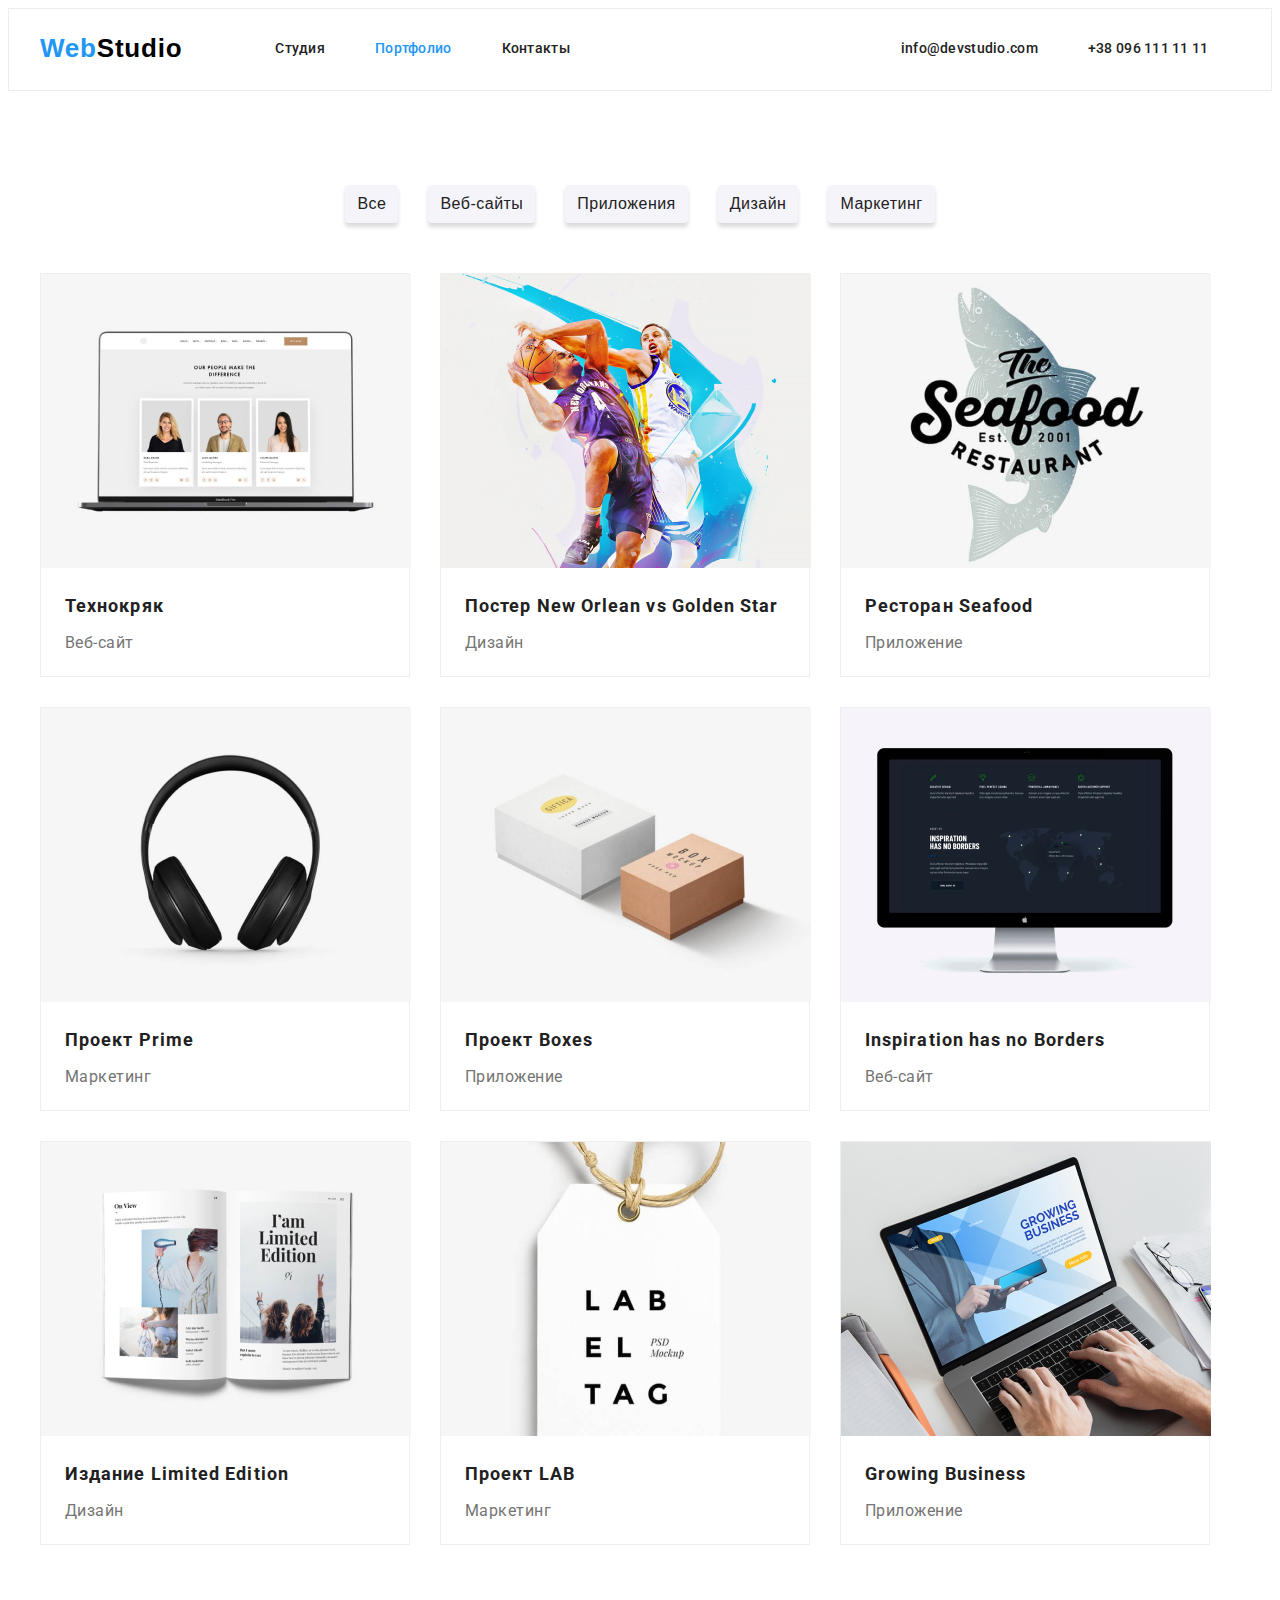
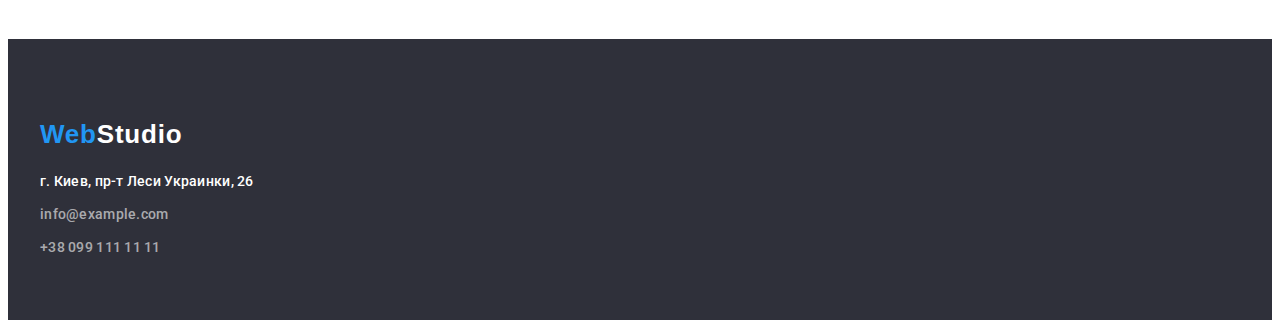
==== portfolio.html @ d7dbdaaa "hw03" ====
<!DOCTYPE html>
<html lang="ru">
    <head>
        <meta charset="UTF-8" />
        <meta http-equiv="X-UA-Compatible" content="IE=edge" />
        <meta name="viewport" content="width=device-width, initial-scale=1.0" />
        <title>WebStudio</title>
        <link rel="preconnect" href="https://fonts.gstatic.com" />
        <link href="https://fonts.googleapis.com/css2?family=Raleway:wght@700&family=Roboto:wght@400;500;700;900&display=swap" rel="stylesheet" />
        <link
            rel="stylesheet"
            href="https://cdnjs.cloudflare.com/ajax/libs/modern-normalize/1.0.0/modern-normalize.css"
            integrity="sha512-Zx6MlUMKSVJoQ+83OwhdILe8cSEsCzfqThJd7J/VA2UrK6Ctj85p+xzqfyuNXE5B1k25uUdmJ2OzItbBy9GHAQ=="
            crossorigin="anonymous"
        />
        <link rel="stylesheet" href="css/styles.css" />
    </head>
    <body>
        <header class="page-header">
            <div class="container">
                <!--Шапка сайта-->
                <span class="label logo"><a class="link " href="http://127.0.0.1:5500/index.html">
                        <span class="label-second">Web</span><span class="label-third">Studio</span>
                    </a></span>
                <nav>
                    <ul class="list menu">
                        <li class="menu-item"><a class="link" href="./index.html">Студия</a></li>
                        <li class="link-current  menu-item"><a class="link" href="./portfolio.html">Портфолио</a></li>
                        <li class="menu-item"><a class="link" href="">Контакты</a></li>
                    </ul>
                </nav>
                <a class="link list header-item" href="mailto:info@devstudio.com">info@devstudio.com</a>
                <a class="link list" href="telto:+380961111111">+38 096 111 11 11</a>
            </div>
        </header>
        <main>
            <section>
                <div class="container">
                <h1 class="visually-hidden">Фильтр</h1>
                <ul class="list card-set btn-list">
                    <li class="item">
                        <button class="btn" type="button"><span class="pointer">Все</span></button>
                    </li>
                    <li class="item">
                        <button class="btn" type="button"><span class="pointer">Веб-сайты</span></button>
                    </li>
                    <li class="item">
                        <button class="btn" type="button"><span class="pointer">Приложения</span></button>
                    </li>
                    <li class="item">
                        <button class="btn" type="button"><span class="pointer">Дизайн</span></button>
                    </li>
                    <li class="item">
                        <button class="btn" type="button"><span class="pointer">Маркетинг</span></button>
                    </li>
                </ul></div></section>
<section class="products-list">
    <div class="container">
                <h2 class="visually-hidden">Все продукты</h2>
                <ul class="list card-set">
                    <li class="product-list-item  item products">
                        <img src="./images/technokryak.jpg" alt="профили на ноутбуке" width="370" height="294" />
                        <h3 class="product-item">Технокряк</h3>
                        <p class="product-section">Веб-сайт</p>
                    </li>
                    <li class="product-list-item item products">
                        <img src="./images/novsgs.jpg" alt="два баскетболиста" width="370" height="294" />
                        <h3 class="product-item">Постер New Orlean vs Golden Star</h3>
                        <p class="product-section">Дизайн</p>
                    </li>
                    <li class="product-list-item item products">
                        <img src="./images/restseafood.jpg" alt="эмблема ресторана" width="370" height="294" />
                        <h3 class="product-item">Ресторан Seafood</h3>
                        <p class="product-section">Приложение</p>
                    </li>
                    <li class="product-list-item item products">
                        <img src="./images/prime.jpg" alt="наушники" width="370" height="294" />
                        <h3 class="product-item">Проект Prime</h3>
                        <p class="product-section">Маркетинг</p>
                    </li>
                    <li class="product-list-item item products">
                        <img src="./images/boxes.jpg" alt="две коробки" width="370" height="294" />
                        <h3 class="product-item">Проект Boxes</h3>
                        <p class="product-section">Приложение</p>
                    </li>
                    <li class="product-list-item item products">
                        <img src="./images/borders.jpg" alt="экран компьютера" width="370" height="294" />
                        <h3 class="product-item">Inspiration has no Borders</h3>
                        <p class="product-section">Веб-сайт</p>
                    </li>
                    <li class="product-list-item item products">
                        <img src="./images/le.jpg" alt="открытая книга" width="370" height="294" />
                        <h3 class="product-item">Издание Limited Edition</h3>
                        <p class="product-section">Дизайн</p>
                    </li>
                    <li class="product-list-item item products">
                        <img src="./images/lab.jpg" alt="лэйба" width="370" height="294" />
                        <h3 class="product-item">Проект LAB</h3>
                        <p class="product-section">Маркетинг</p>
                    </li>
                    <li class="product-list-item item products">
                        <img src="./images/growbuss.jpg" alt="печатает на компьютере" width="370" height="294" />
                        <h3 class="product-item">Growing Business</h3>
                        <p class="product-section">Приложение</p>
                    </li>
                </ul></div>
            </section>
        </main>
        <footer class="dark-bg footer-item">
            <section>
                <div class="container">
                    <span class="footer-label label "><a class="link" href="http://127.0.0.1:5500/index.html">
                            <span class="label-second">Web</span><span class="label-third">Studio</span>
                        </a></span>
                    <address class="address footer-label">
                        <ul class="list ">
                            <li class="link-address footer-list">
                                <a class="link" href="https://goo.gl/maps/UyN2CQQzmD2xEYYt6">г. Киев, пр-т Леси Украинки, 26</a>
                            </li>
                            <li class="fotter-address footer-list"><a class="link"
                                    href="mailto:info@example.com">info@example.com</a></li>
                            <li class="fotter-address footer-list"><a class="link" href="telto:+380991111111">+38 099 111 11
                                    11</a></li>
                        </ul>
                    </address>
                </div>
            </section>
        </footer>
    </body>
</html>
---- css/styles.css ----
@font-face {
    font-family: "Raleway";
    font-style: normal;
    font-weight: bold;
    src: url("../fonts/raleway-v19-latin-700.eot");
    src: local(""), url("../fonts/raleway-v19-latin-700.woff2") format("woff2"), url("../fonts/raleway-v19-latin-700.woff") format("woff");
    font-display: swap;
}

:root {
    --main-text-cl: #212121;
    --tittle-cl: #2196f3;
    --alt-text-cl: #757575;
    --alt-tittle-cl: #ffffff;
    --text-footer: rgba(255, 255, 255, 0.6);
    --label-text: #000000;

    --footer-bg: #2f303a;
    --second-bg: #f5f4fa;
    --button-bg: #2196f3;
    --box-border-bg: #eeeeee;
    --header-boerder-bg: #ececec;
    --card-bg: #ffffff;

    --main-font: "Roboto", sans-serif;
    --tittle-font: "Raleway", sans-serif;
}
body {
    font-family: var(--main-font);
    font-size: 14px;
    line-height: 1.71;
    letter-spacing: 0.02em;
    color: var(--main-text-cl);
}
html {
    box-sizing: border-box;
}
*,
*::before,
*::after {
    box-sizing: inherit;
}
h1,
h2,
h3,
p {
    margin-top: 0;
}
img {
    display: block;
}
.container {
    width: 1230px;
    padding-left: 15px;
    padding-right: 15px;
    margin-left: auto;
    margin-right: auto;
}
.page-header .container {
    display: flex;
    align-items: center;
}
.page-header {
    padding-top: 24px;
    padding-bottom: 25px;
    border: 1px solid var(--header-boerder-bg);
}

.page-header .header-item {
    margin-left: 331px;
    margin-right: 50px;
}
.menu-item:not(:last-child) {
    margin-right: 50px;
}
.logo {
    display: inline-block;
    margin-right: 93px;
}
.menu {
    display: inline-flex;
}
.visually-hidden {
    position: absolute !important;
    clip: rect(1px 1px 1px 1px);
    clip: rect(1px 1px 1px 1px);
    padding: 0 !important;
    border: 0 !important;
    width: 1px !important;
    height: 1px !important;
    overflow: hidden;
}
.link {
    color: inherit;
    text-decoration: none;
    font-weight: 500;
    font-size: 14px;
    line-height: 1.14;
    letter-spacing: 0.02em;
}
.link .link-current {
    color: var(--tittle-cl);
}
.fotter-address {
    color: var(--text-footer);
}
.link-current {
    color: var(--tittle-cl);
}
.link:hover,
.link:focus {
    color: var(--tittle-cl);
}
.list {
    list-style: none;
    margin: 0;
    padding-left: 0;
}

.address {
    font-style: inherit;
}
.link-address {
    color: var(--alt-tittle-cl);
}
.btn {
    padding: 6px 12px;
    box-shadow: 0px 4px 4px rgba(0, 0, 0, 0.15);
    border-radius: 4px;
    font-weight: 500;
    font-size: 16px;
    line-height: 1.62;
    letter-spacing: 0.03em;
    color: var(--main-text-cl);
    background-color: var(--second-bg);
    border: none;
}
.btn:hover,
.btn:focus {
    background-color: var(--button-bg);
    color: var(--alt-tittle-cl);
}
.btn-item {
    margin-top: 30px;
    padding-bottom: 200px;
}
.btn-list {
    align-items: center;
    justify-content: center;
    padding-top: 94px;
    padding-bottom: 50px;
}
.pointer {
    cursor: pointer;
}
.page-tittle {
    font-family: var(--main-font);
    font-weight: 900;
    font-size: 44px;
    line-height: 1.36;
    letter-spacing: 0.06em;
    text-transform: uppercase;
    text-align: center;
    padding-top: 200px;
    margin: 0;
}
.section-tittle {
    margin-bottom: 50px;
    font-family: var(--main-font);
    font-size: 36px;
    line-height: 1.16;
    letter-spacing: 0.03em;
}
.label {
    font-family: var(--tittle-font);
    color: var(--main-text-cl);
}
.label-second {
    color: var(--tittle-cl);
    font-size: 26px;
    line-height: 1.19;
    font-weight: bold;
    letter-spacing: 0.03em;
}
.label-third {
    color: var(--main-text-cl);
    font-size: 26px;
    line-height: 1.19;
    font-weight: bold;
    letter-spacing: 0.03em;
    color: var(--label-text);
}
.serv-item {
    margin-left: 30px;
    margin-top: 30px;
    flex-basis: calc((100% - 120px) / 4);
}
.service-item {
    font-size: 14px;
    line-height: 1.14;
    text-transform: uppercase;
    font-weight: bold;
    letter-spacing: 0.03em;
}

.service-text {
    color: var(--alt-text-cl);
    letter-spacing: 0.03em;
}
.section {
    padding-top: 94px;
    padding-bottom: 94px;
}
.services {
    padding-top: 94px;
}
.card-set {
    display: flex;
    flex-wrap: wrap;
    margin-left: -30px;
    margin-top: -30px;
}
.item {
    margin-left: 30px;
    margin-top: 30px;
}
.team {
    background-color: var(--second-bg);
}

.team-item {
    text-align: center;
    flex-basis: calc((100% - 120px) / 4);
    background: var(--card-text);
    box-shadow: 0px 1px 3px rgba(0, 0, 0, 0.12), 0px 1px 1px rgba(0, 0, 0, 0.14), 0px 2px 1px rgba(0, 0, 0, 0.2);
    border-radius: 0px 0px 4px 4px;
    max-width: 270px;
    max-height: 368px;
}

.team-item-name {
    margin-top: 30px;
    margin-bottom: 10px;
    font-weight: 500;
    font-size: 16px;
    line-height: 1.18;
    letter-spacing: 0.03em;
}

.team-position {
    margin-bottom: 30px;
    color: var(--alt-text-cl);
    letter-spacing: 0.03em;
}
.products-item {
    flex-basis: calc((100% - 90px) / 3);
}
.products {
    border: 1px solid var(--box-border-bg);
}
.product-list-item {
    text-align: center;
    letter-spacing: 0.03em;
    margin-left: 30px;
    margin-top: 30px;
    flex-basis: calc((100% - 90px) / 3);
    background: var(--card-bg);
    border: 1px solid var(--box-border-bg);
    max-width: 370px;
    min-height: 404px;
}
.products-list {
    padding-bottom: 94px;
}
.product-item .products-list {
    margin-top: 20px;
    margin-left: 24px;
    margin-right: 24px;
    margin-bottom: 4px;
}
.product-item {
    margin-top: 20px;
    margin-bottom: 4px;
    font-size: 18px;
    line-height: 2;
    letter-spacing: 0.06em;
    font-weight: bold;
    color: var(--main-text-cl);
    margin-left: 24px;
    margin-right: 24px;
    text-align: start;
}
.product-section {
    font-size: 16px;
    line-height: 1.87;
    letter-spacing: 0.03em;
    color: var(--alt-text-cl);
    margin-left: 24px;
    margin-right: 24px;
    text-align: start;
}
.footer-label {
    padding-top: 20px;
    display: flex;
}
.footer-item {
    padding-top: 60px;
    padding-bottom: 60px;
}
.footer-list:not(:last-child) {
    margin-bottom: 9px;
}
.dark-bg {
    background-color: var(--footer-bg);
    color: var(--alt-text-cl);
}
.dark-bg .page-tittle {
    color: var(--alt-tittle-cl);
    align-content: center;
}
.dark-bg .label-third {
    color: var(--alt-tittle-cl);
}
.dark-bg .btn {
    padding: 10px 32px;
    margin: 30px 500px 200px 500px;
    color: var(--alt-tittle-cl);
    background-color: var(--button-bg);
}
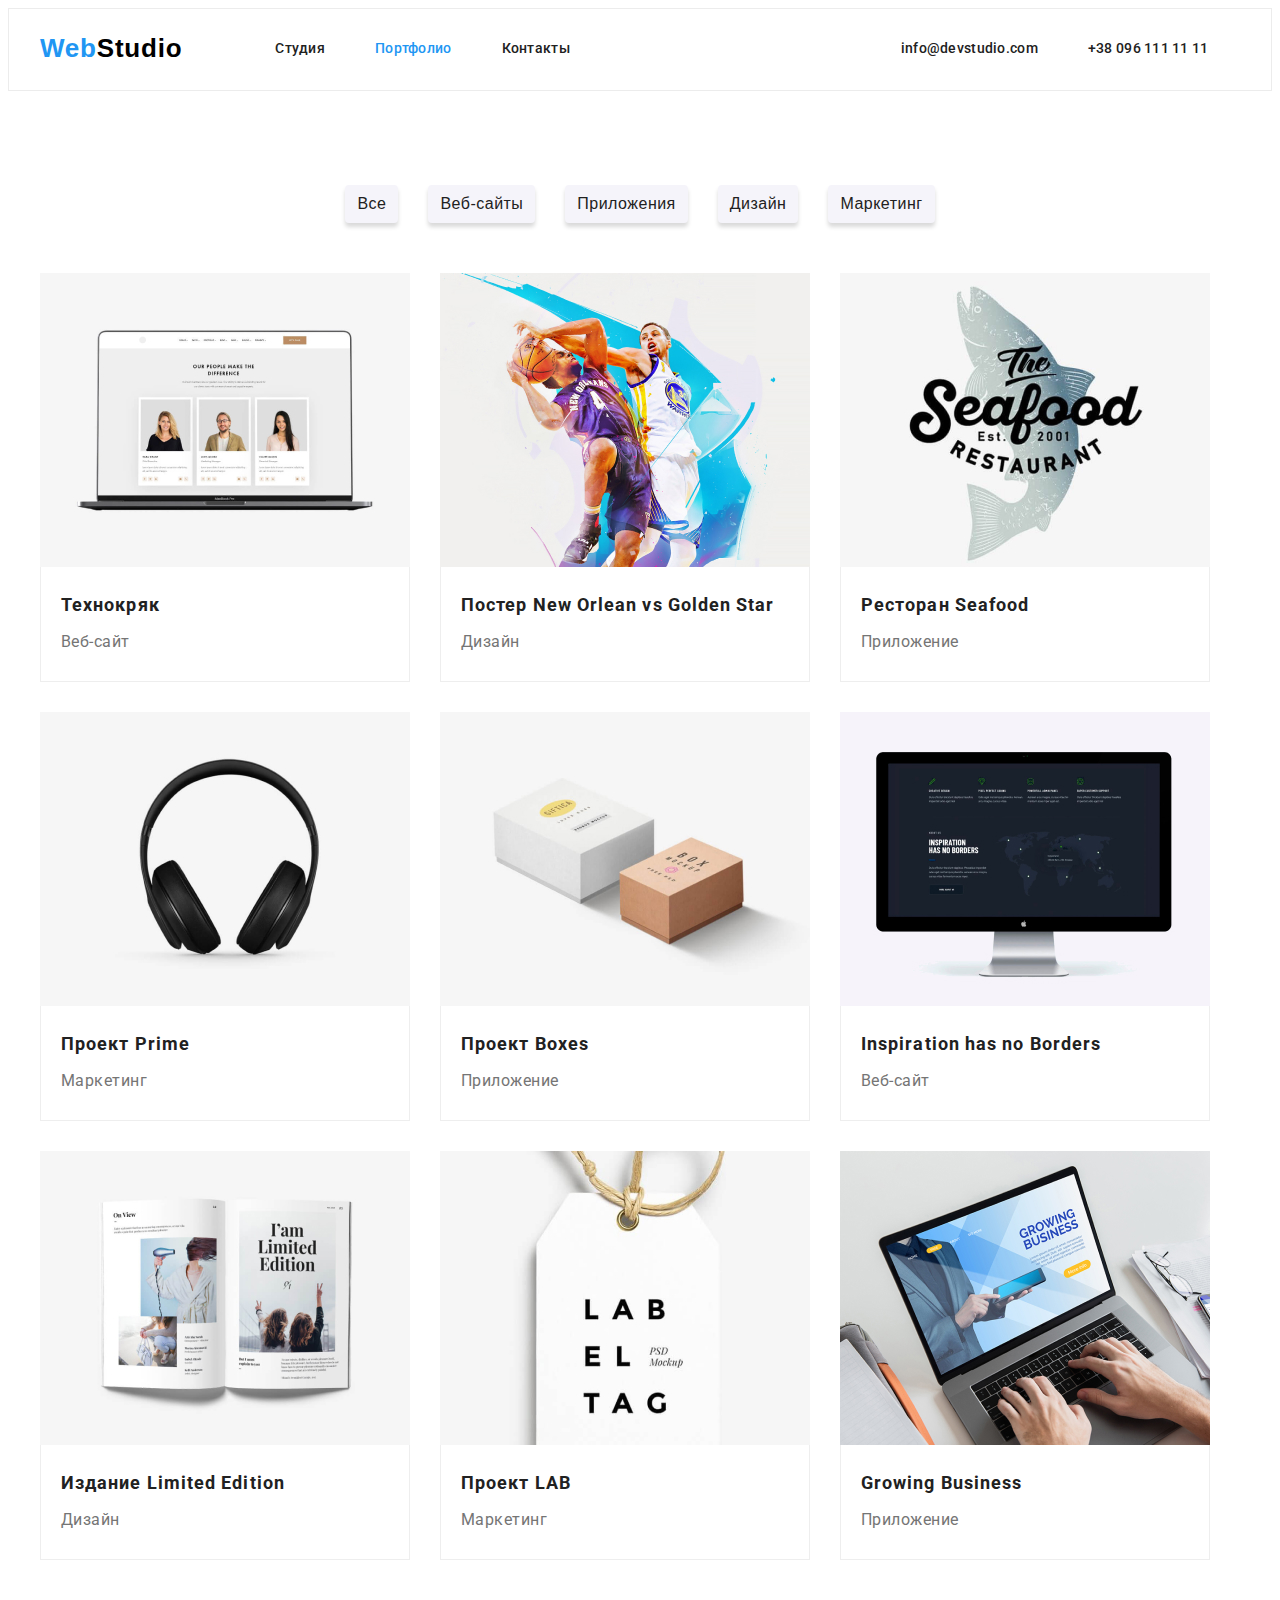
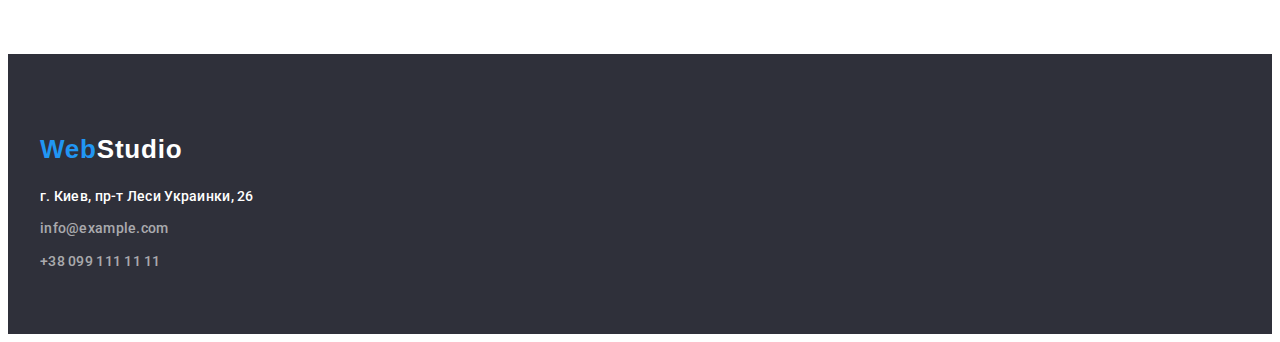
==== commit a730d975: "исправила карточки в портфолио" ====
--- a/portfolio.html
+++ b/portfolio.html
@@ -58,56 +58,56 @@
     <div class="container">
                 <h2 class="visually-hidden">Все продукты</h2>
                 <ul class="list card-set">
-                    <li class="product-list-item  item products">
+                    <li class="product-list-item item  ">
                         <img src="./images/technokryak.jpg" alt="профили на ноутбуке" width="370" height="294" />
-                        <h3 class="product-item">Технокряк</h3>
-                        <p class="product-section">Веб-сайт</p>
+                      <div class="card">  <h3 class="product-item">Технокряк</h3>
+                        <p class="product-section">Веб-сайт</p></div>
                     </li>
-                    <li class="product-list-item item products">
+                    <li class="product-list-item item    ">
                         <img src="./images/novsgs.jpg" alt="два баскетболиста" width="370" height="294" />
-                        <h3 class="product-item">Постер New Orlean vs Golden Star</h3>
-                        <p class="product-section">Дизайн</p>
+                       <div class="card"> <h3 class="product-item">Постер New Orlean vs Golden Star</h3>
+                        <p class="product-section">Дизайн</p></div>
                     </li>
-                    <li class="product-list-item item products">
+                    <li class="product-list-item item    ">
                         <img src="./images/restseafood.jpg" alt="эмблема ресторана" width="370" height="294" />
-                        <h3 class="product-item">Ресторан Seafood</h3>
-                        <p class="product-section">Приложение</p>
+                       <div class="card"> <h3 class="product-item">Ресторан Seafood</h3>
+                        <p class="product-section">Приложение</p></div>
                     </li>
-                    <li class="product-list-item item products">
+                    <li class="product-list-item item    ">
                         <img src="./images/prime.jpg" alt="наушники" width="370" height="294" />
-                        <h3 class="product-item">Проект Prime</h3>
-                        <p class="product-section">Маркетинг</p>
+                        <div class="card"><h3 class="product-item">Проект Prime</h3>
+                        <p class="product-section">Маркетинг</p></div>
                     </li>
-                    <li class="product-list-item item products">
+                    <li class="product-list-item item    ">
                         <img src="./images/boxes.jpg" alt="две коробки" width="370" height="294" />
-                        <h3 class="product-item">Проект Boxes</h3>
-                        <p class="product-section">Приложение</p>
+                       <div class="card"> <h3 class="product-item">Проект Boxes</h3>
+                        <p class="product-section">Приложение</p></div>
                     </li>
-                    <li class="product-list-item item products">
+                    <li class="product-list-item item    ">
                         <img src="./images/borders.jpg" alt="экран компьютера" width="370" height="294" />
-                        <h3 class="product-item">Inspiration has no Borders</h3>
-                        <p class="product-section">Веб-сайт</p>
+                       <div class="card"> <h3 class="product-item">Inspiration has no Borders</h3>
+                        <p class="product-section">Веб-сайт</p></div>
                     </li>
-                    <li class="product-list-item item products">
+                    <li class="product-list-item item    ">
                         <img src="./images/le.jpg" alt="открытая книга" width="370" height="294" />
-                        <h3 class="product-item">Издание Limited Edition</h3>
-                        <p class="product-section">Дизайн</p>
+                       <div class="card"> <h3 class="product-item">Издание Limited Edition</h3>
+                        <p class="product-section">Дизайн</p></div>
                     </li>
-                    <li class="product-list-item item products">
+                    <li class="product-list-item item    ">
                         <img src="./images/lab.jpg" alt="лэйба" width="370" height="294" />
-                        <h3 class="product-item">Проект LAB</h3>
-                        <p class="product-section">Маркетинг</p>
+                       <div class="card"> <h3 class="product-item">Проект LAB</h3>
+                        <p class="product-section">Маркетинг</p></div>
                     </li>
-                    <li class="product-list-item item products">
+                    <li class="product-list-item item  ">
                         <img src="./images/growbuss.jpg" alt="печатает на компьютере" width="370" height="294" />
-                        <h3 class="product-item">Growing Business</h3>
-                        <p class="product-section">Приложение</p>
+                       <div class="card"> <h3 class="product-item">Growing Business</h3>
+                        <p class="product-section">Приложение</p></div>
                     </li>
                 </ul></div>
             </section>
         </main>
         <footer class="dark-bg footer-item">
-            <section>
+
                 <div class="container">
                     <span class="footer-label label "><a class="link" href="http://127.0.0.1:5500/index.html">
                             <span class="label-second">Web</span><span class="label-third">Studio</span>
@@ -117,14 +117,14 @@
                             <li class="link-address footer-list">
                                 <a class="link" href="https://goo.gl/maps/UyN2CQQzmD2xEYYt6">г. Киев, пр-т Леси Украинки, 26</a>
                             </li>
-                            <li class="fotter-address footer-list"><a class="link"
+                            <li class="footer-list"><a class="link"
                                     href="mailto:info@example.com">info@example.com</a></li>
-                            <li class="fotter-address footer-list"><a class="link" href="telto:+380991111111">+38 099 111 11
+                            <li class=" footer-list"><a class="link" href="telto:+380991111111">+38 099 111 11
                                     11</a></li>
                         </ul>
                     </address>
                 </div>
-            </section>
+    
         </footer>
     </body>
 </html>
--- a/css/styles.css
+++ b/css/styles.css
@@ -48,6 +48,8 @@
 }
 img {
     display: block;
+    max-width: 100%;
+    height: auto;
 }
 .container {
     width: 1230px;
@@ -165,6 +167,7 @@
     margin: 0;
 }
 .section-tittle {
+    text-align: center;
     margin-bottom: 50px;
     font-family: var(--main-font);
     font-size: 36px;
@@ -255,49 +258,40 @@
 .products-item {
     flex-basis: calc((100% - 90px) / 3);
 }
-.products {
-    border: 1px solid var(--box-border-bg);
-}
 .product-list-item {
-    text-align: center;
-    letter-spacing: 0.03em;
-    margin-left: 30px;
-    margin-top: 30px;
+    letter-spacing: 0.03em;
     flex-basis: calc((100% - 90px) / 3);
     background: var(--card-bg);
-    border: 1px solid var(--box-border-bg);
     max-width: 370px;
     min-height: 404px;
 }
+
 .products-list {
     padding-bottom: 94px;
 }
-.product-item .products-list {
-    margin-top: 20px;
-    margin-left: 24px;
-    margin-right: 24px;
-    margin-bottom: 4px;
+.card {
+    background: var(--card-bg);
+    padding: 20px 24px 24px 20px;
+    border: 1px solid var(--box-border-bg);
+    border-top: none;
 }
 .product-item {
-    margin-top: 20px;
-    margin-bottom: 4px;
     font-size: 18px;
     line-height: 2;
     letter-spacing: 0.06em;
     font-weight: bold;
     color: var(--main-text-cl);
-    margin-left: 24px;
-    margin-right: 24px;
     text-align: start;
-}
+    margin-bottom: 4px;
+}
+
 .product-section {
     font-size: 16px;
     line-height: 1.87;
     letter-spacing: 0.03em;
     color: var(--alt-text-cl);
-    margin-left: 24px;
-    margin-right: 24px;
     text-align: start;
+    margin: 0;
 }
 .footer-label {
     padding-top: 20px;
@@ -307,13 +301,16 @@
     padding-top: 60px;
     padding-bottom: 60px;
 }
+
 .footer-list:not(:last-child) {
     margin-bottom: 9px;
 }
+
 .dark-bg {
     background-color: var(--footer-bg);
-    color: var(--alt-text-cl);
-}
+    color: var(--text-footer);
+}
+
 .dark-bg .page-tittle {
     color: var(--alt-tittle-cl);
     align-content: center;
@@ -327,3 +324,9 @@
     color: var(--alt-tittle-cl);
     background-color: var(--button-bg);
 }
+.dark-bg .footer-list {
+    font-weight: 400;
+    font-size: 14px;
+    line-height: 1.71;
+    letter-spacing: 0.03em;
+}
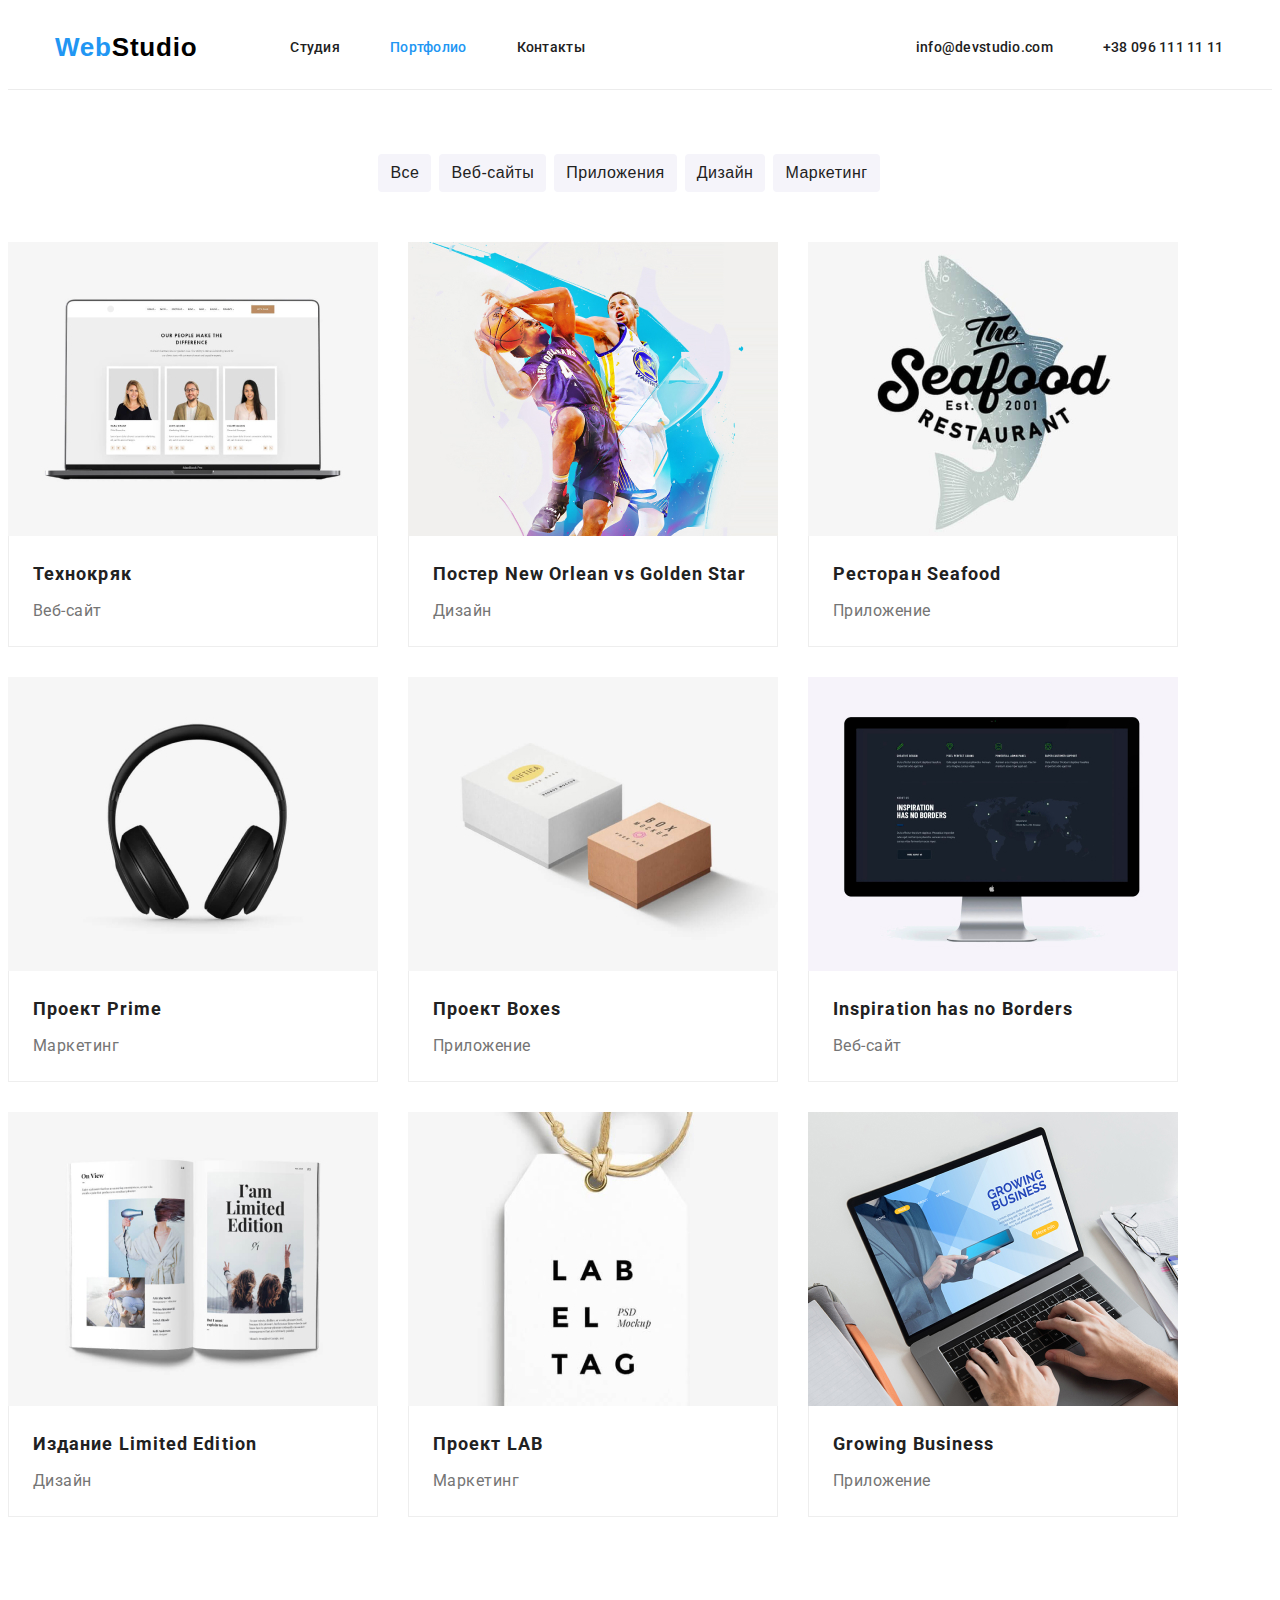
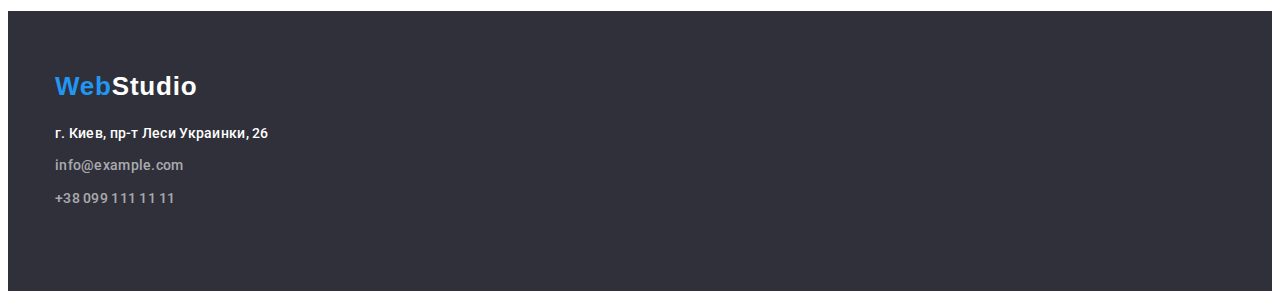
==== commit 5649c2be: "дз3" ====
--- a/portfolio.html
+++ b/portfolio.html
@@ -34,29 +34,28 @@
             </div>
         </header>
         <main>
-            <section>
-                <div class="container">
-                <h1 class="visually-hidden">Фильтр</h1>
-                <ul class="list card-set btn-list">
-                    <li class="item">
+            <section class="section">
+                <div> <h1 class="visually-hidden">Фильтр</h1>
+                <ul class="btn-list list card-set ">
+                    <li class=" btn-set">
                         <button class="btn" type="button"><span class="pointer">Все</span></button>
                     </li>
-                    <li class="item">
+                    <li class=" btn-set">
                         <button class="btn" type="button"><span class="pointer">Веб-сайты</span></button>
                     </li>
-                    <li class="item">
+                    <li class=" btn-set">
                         <button class="btn" type="button"><span class="pointer">Приложения</span></button>
                     </li>
-                    <li class="item">
+                    <li class=" btn-set">
                         <button class="btn" type="button"><span class="pointer">Дизайн</span></button>
                     </li>
-                    <li class="item">
+                    <li class=" btn-set">
                         <button class="btn" type="button"><span class="pointer">Маркетинг</span></button>
                     </li>
-                </ul></div></section>
-<section class="products-list">
-    <div class="container">
-                <h2 class="visually-hidden">Все продукты</h2>
+                </ul></div>
+
+    
+                <div><h2 class="visually-hidden">Все продукты</h2>
                 <ul class="list card-set">
                     <li class="product-list-item item  ">
                         <img src="./images/technokryak.jpg" alt="профили на ноутбуке" width="370" height="294" />
--- a/css/styles.css
+++ b/css/styles.css
@@ -46,13 +46,17 @@
 p {
     margin-top: 0;
 }
+
+p {
+    margin-bottom: 10px;
+}
 img {
     display: block;
     max-width: 100%;
     height: auto;
 }
 .container {
-    width: 1230px;
+    width: 1200px;
     padding-left: 15px;
     padding-right: 15px;
     margin-left: auto;
@@ -62,10 +66,14 @@
     display: flex;
     align-items: center;
 }
+.section {
+    padding-top: 94px;
+    padding-bottom: 94px;
+}
 .page-header {
     padding-top: 24px;
     padding-bottom: 25px;
-    border: 1px solid var(--header-boerder-bg);
+    border-bottom: 1px solid var(--header-boerder-bg);
 }
 
 .page-header .header-item {
@@ -118,7 +126,10 @@
     margin: 0;
     padding-left: 0;
 }
-
+.tittle-box {
+    padding-top: 200px;
+    padding-bottom: 200px;
+}
 .address {
     font-style: inherit;
 }
@@ -127,7 +138,6 @@
 }
 .btn {
     padding: 6px 12px;
-    box-shadow: 0px 4px 4px rgba(0, 0, 0, 0.15);
     border-radius: 4px;
     font-weight: 500;
     font-size: 16px;
@@ -142,19 +152,25 @@
     background-color: var(--button-bg);
     color: var(--alt-tittle-cl);
 }
-.btn-item {
-    margin-top: 30px;
-    padding-bottom: 200px;
-}
+
 .btn-list {
     align-items: center;
     justify-content: center;
-    padding-top: 94px;
     padding-bottom: 50px;
+}
+.btn-set {
+    margin-left: 8px;
+}
+.btn-set:hover,
+.btn-set:focus {
+    box-shadow: 0px 4px 4px rgba(0, 0, 0, 0.15);
+    background-color: var(--button-bg);
+    color: var(--alt-tittle-cl);
 }
 .pointer {
     cursor: pointer;
 }
+
 .page-tittle {
     font-family: var(--main-font);
     font-weight: 900;
@@ -163,9 +179,9 @@
     letter-spacing: 0.06em;
     text-transform: uppercase;
     text-align: center;
-    padding-top: 200px;
     margin: 0;
 }
+
 .section-tittle {
     text-align: center;
     margin-bottom: 50px;
@@ -194,9 +210,8 @@
     color: var(--label-text);
 }
 .serv-item {
+    flex-basis: calc((100% - 120px) / 4);
     margin-left: 30px;
-    margin-top: 30px;
-    flex-basis: calc((100% - 120px) / 4);
 }
 .service-item {
     font-size: 14px;
@@ -210,12 +225,9 @@
     color: var(--alt-text-cl);
     letter-spacing: 0.03em;
 }
-.section {
-    padding-top: 94px;
-    padding-bottom: 94px;
-}
+
 .services {
-    padding-top: 94px;
+    padding-bottom: 0px;
 }
 .card-set {
     display: flex;
@@ -234,24 +246,25 @@
 .team-item {
     text-align: center;
     flex-basis: calc((100% - 120px) / 4);
-    background: var(--card-text);
+    background: var(--card-bg);
     box-shadow: 0px 1px 3px rgba(0, 0, 0, 0.12), 0px 1px 1px rgba(0, 0, 0, 0.14), 0px 2px 1px rgba(0, 0, 0, 0.2);
     border-radius: 0px 0px 4px 4px;
-    max-width: 270px;
-    max-height: 368px;
-}
-
+    width: 270px;
+    height: 368px;
+}
+.team-box {
+    margin-top: 30px;
+    margin-bottom: 30px;
+}
 .team-item-name {
-    margin-top: 30px;
-    margin-bottom: 10px;
     font-weight: 500;
     font-size: 16px;
     line-height: 1.18;
     letter-spacing: 0.03em;
+    margin-bottom: 10px;
 }
 
 .team-position {
-    margin-bottom: 30px;
     color: var(--alt-text-cl);
     letter-spacing: 0.03em;
 }
@@ -266,12 +279,9 @@
     min-height: 404px;
 }
 
-.products-list {
-    padding-bottom: 94px;
-}
 .card {
     background: var(--card-bg);
-    padding: 20px 24px 24px 20px;
+    padding: 20px 24px 20px 24px;
     border: 1px solid var(--box-border-bg);
     border-top: none;
 }
@@ -294,8 +304,8 @@
     margin: 0;
 }
 .footer-label {
-    padding-top: 20px;
     display: flex;
+    padding-bottom: 20px;
 }
 .footer-item {
     padding-top: 60px;
@@ -320,7 +330,8 @@
 }
 .dark-bg .btn {
     padding: 10px 32px;
-    margin: 30px 500px 200px 500px;
+    margin-top: 40px;
+    margin-left: 500px;
     color: var(--alt-tittle-cl);
     background-color: var(--button-bg);
 }
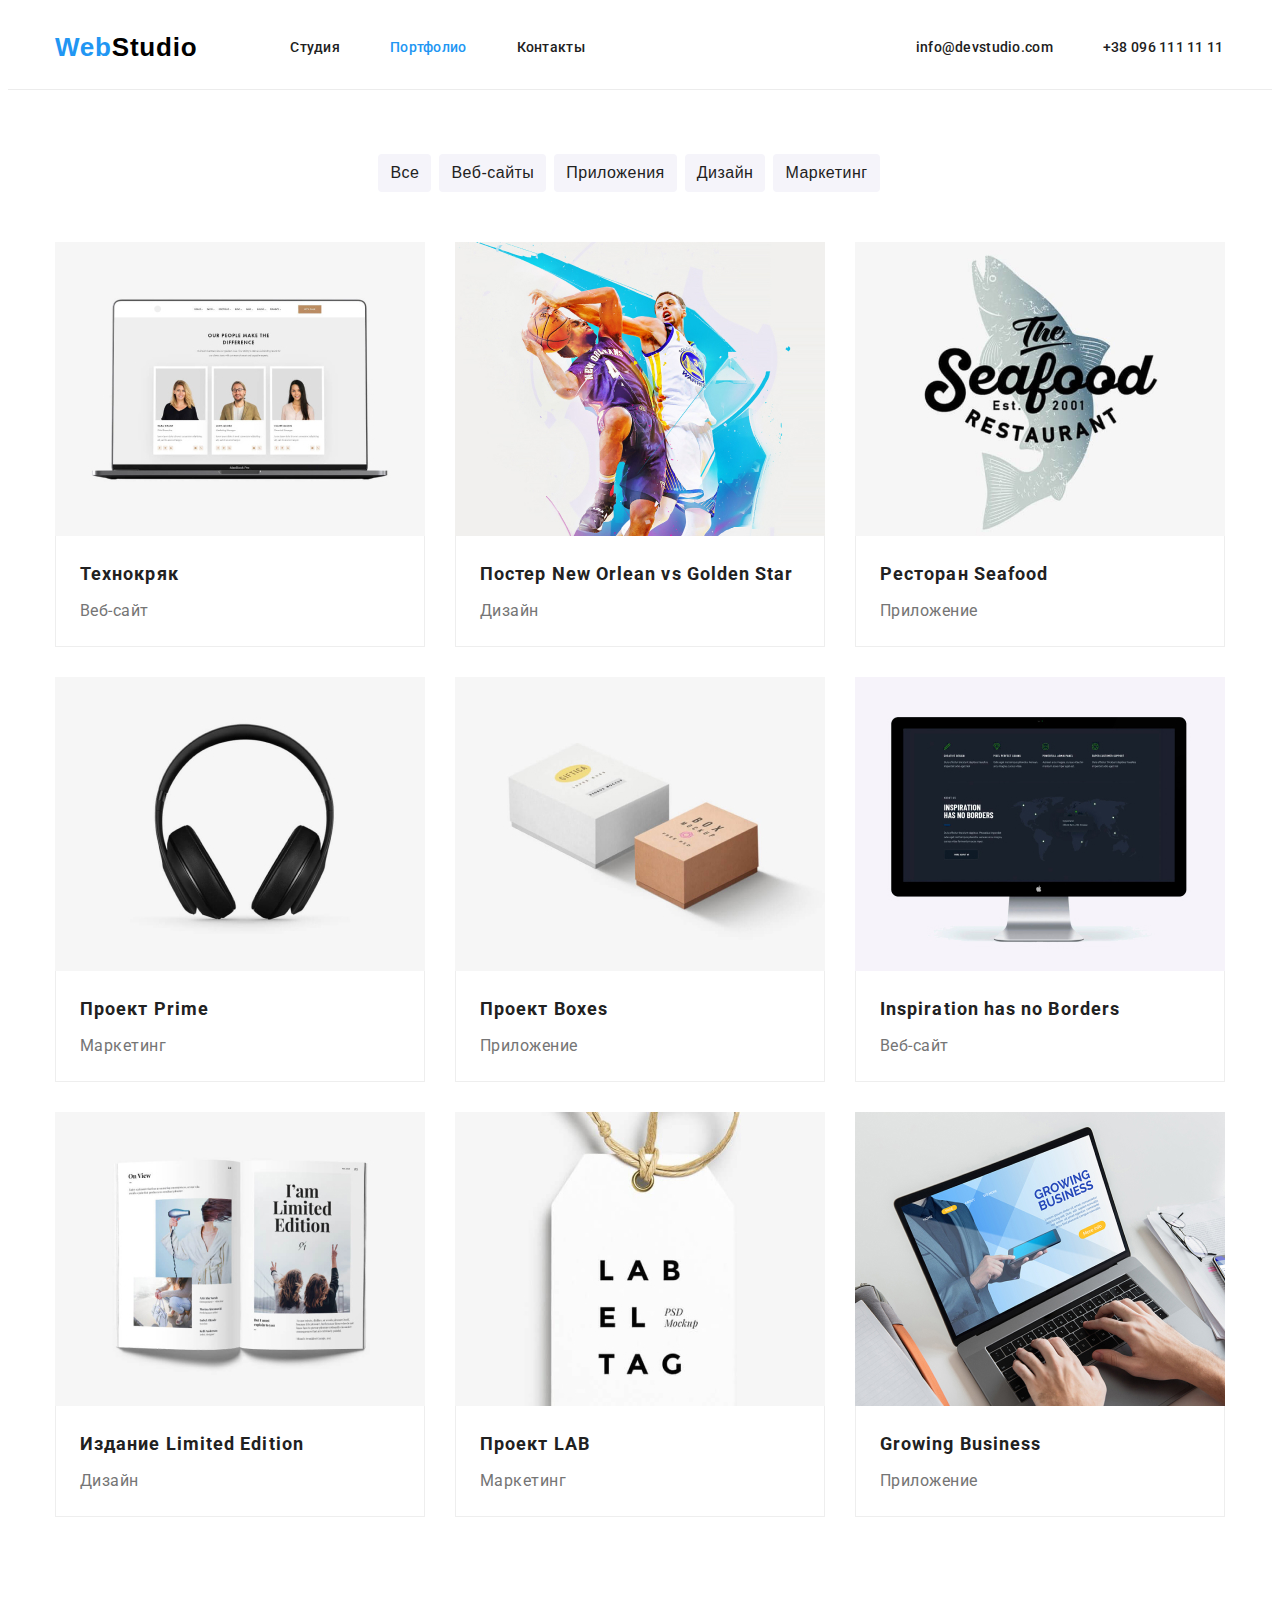
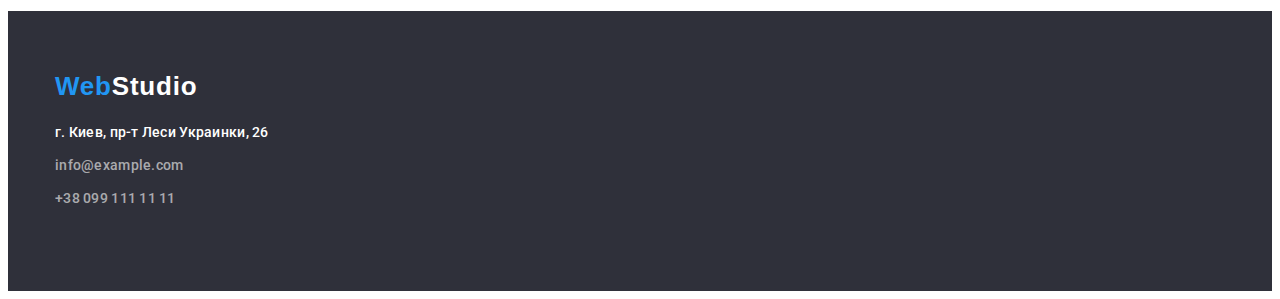
==== commit 0e9d0583: "1" ====
--- a/portfolio.html
+++ b/portfolio.html
@@ -35,6 +35,7 @@
         </header>
         <main>
             <section class="section">
+                <div class="container">
                 <div> <h1 class="visually-hidden">Фильтр</h1>
                 <ul class="btn-list list card-set ">
                     <li class=" btn-set">
@@ -102,7 +103,7 @@
                        <div class="card"> <h3 class="product-item">Growing Business</h3>
                         <p class="product-section">Приложение</p></div>
                     </li>
-                </ul></div>
+                </ul></div></div>
             </section>
         </main>
         <footer class="dark-bg footer-item">
--- a/css/styles.css
+++ b/css/styles.css
@@ -156,7 +156,7 @@
 .btn-list {
     align-items: center;
     justify-content: center;
-    padding-bottom: 50px;
+    margin-bottom: 50px;
 }
 .btn-set {
     margin-left: 8px;
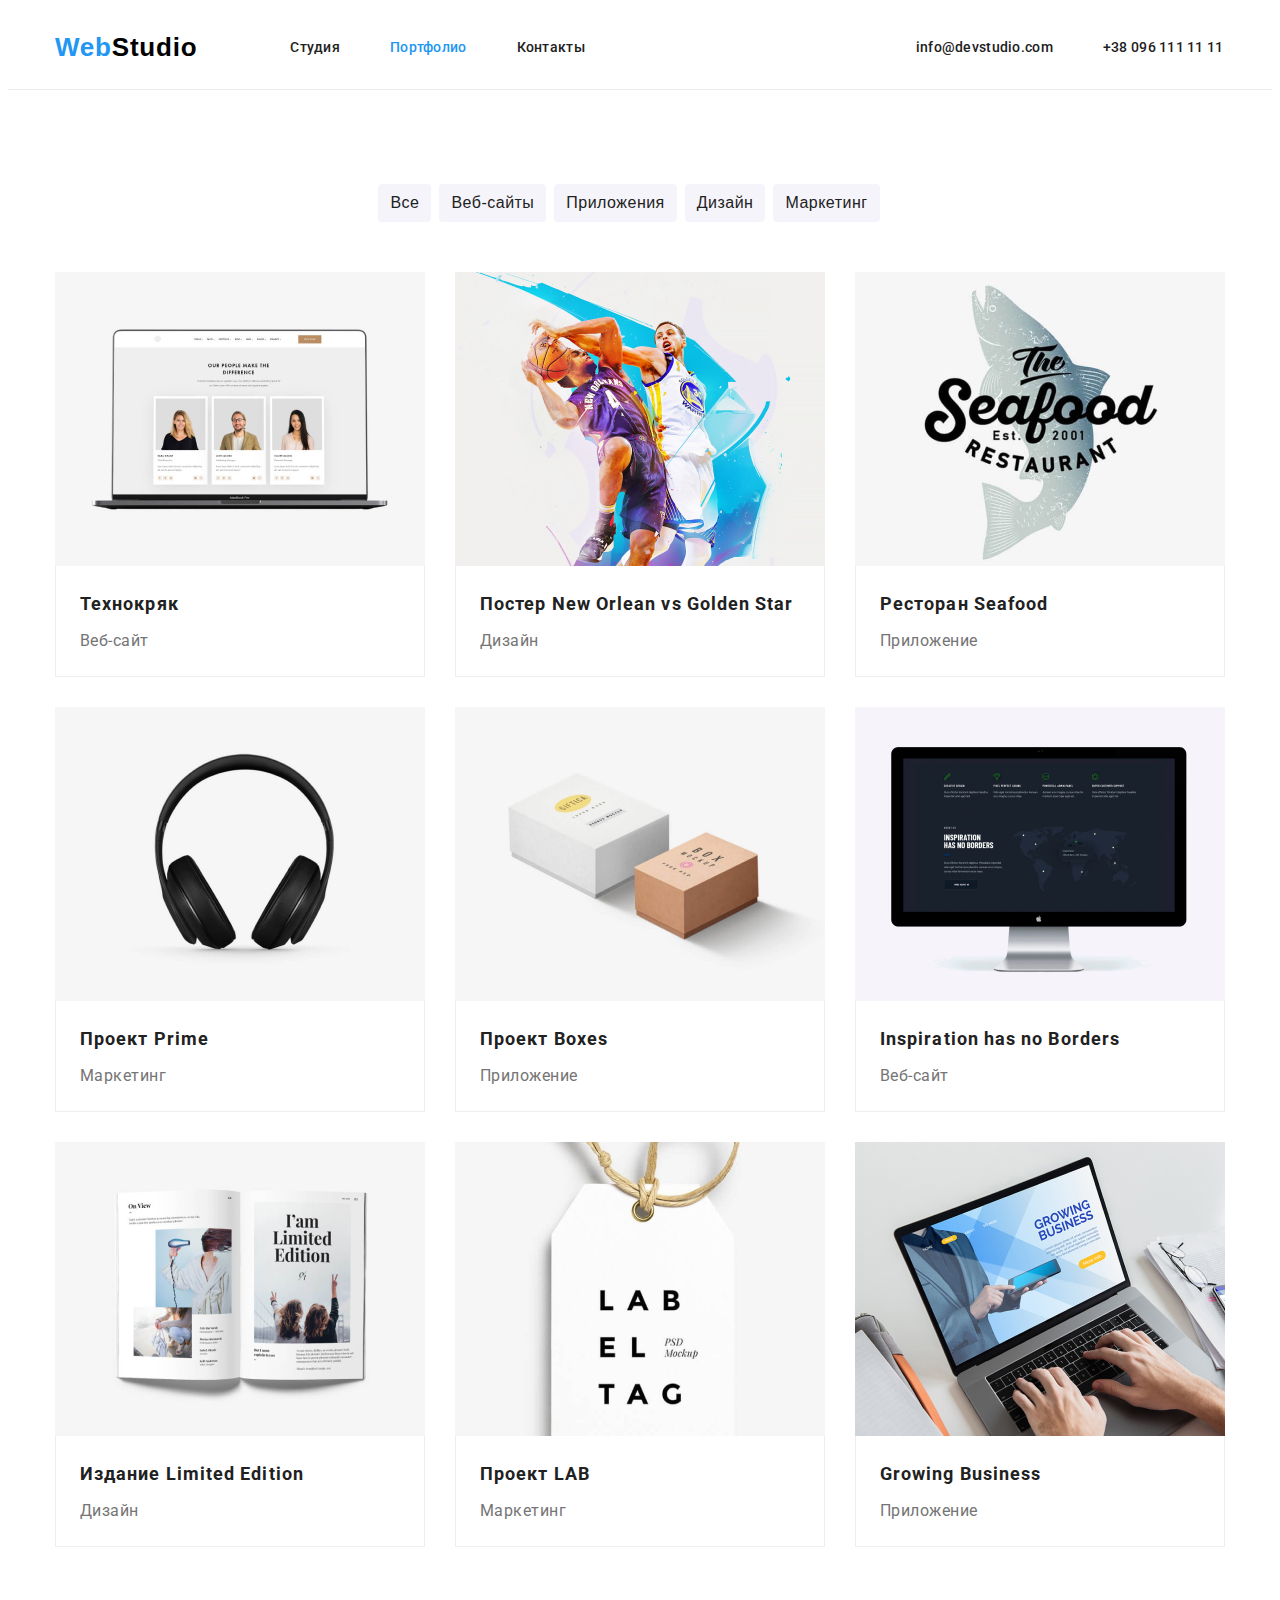
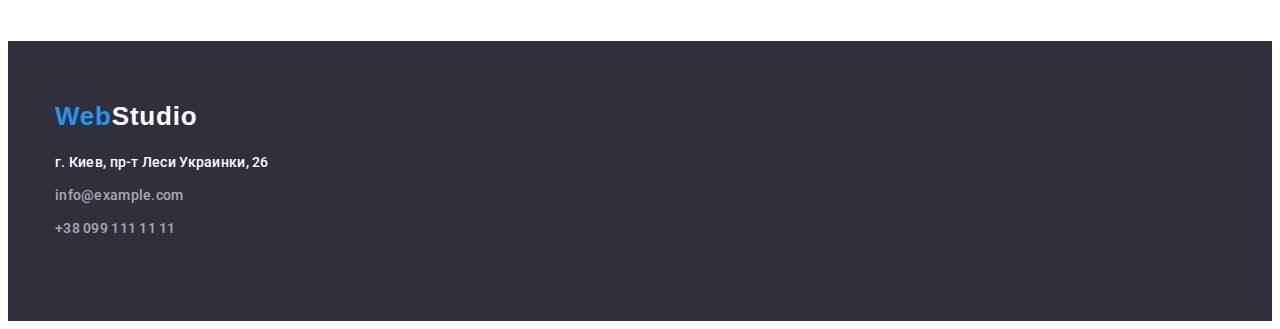
==== commit e3394a7c: "2" ====
--- a/portfolio.html
+++ b/portfolio.html
@@ -37,7 +37,7 @@
             <section class="section">
                 <div class="container">
                 <div> <h1 class="visually-hidden">Фильтр</h1>
-                <ul class="btn-list list card-set ">
+                <ul class="btn-list list ">
                     <li class=" btn-set">
                         <button class="btn" type="button"><span class="pointer">Все</span></button>
                     </li>
--- a/css/styles.css
+++ b/css/styles.css
@@ -154,6 +154,9 @@
 }
 
 .btn-list {
+    display: flex;
+    flex-wrap: wrap;
+    margin-left: -30px;
     align-items: center;
     justify-content: center;
     margin-bottom: 50px;
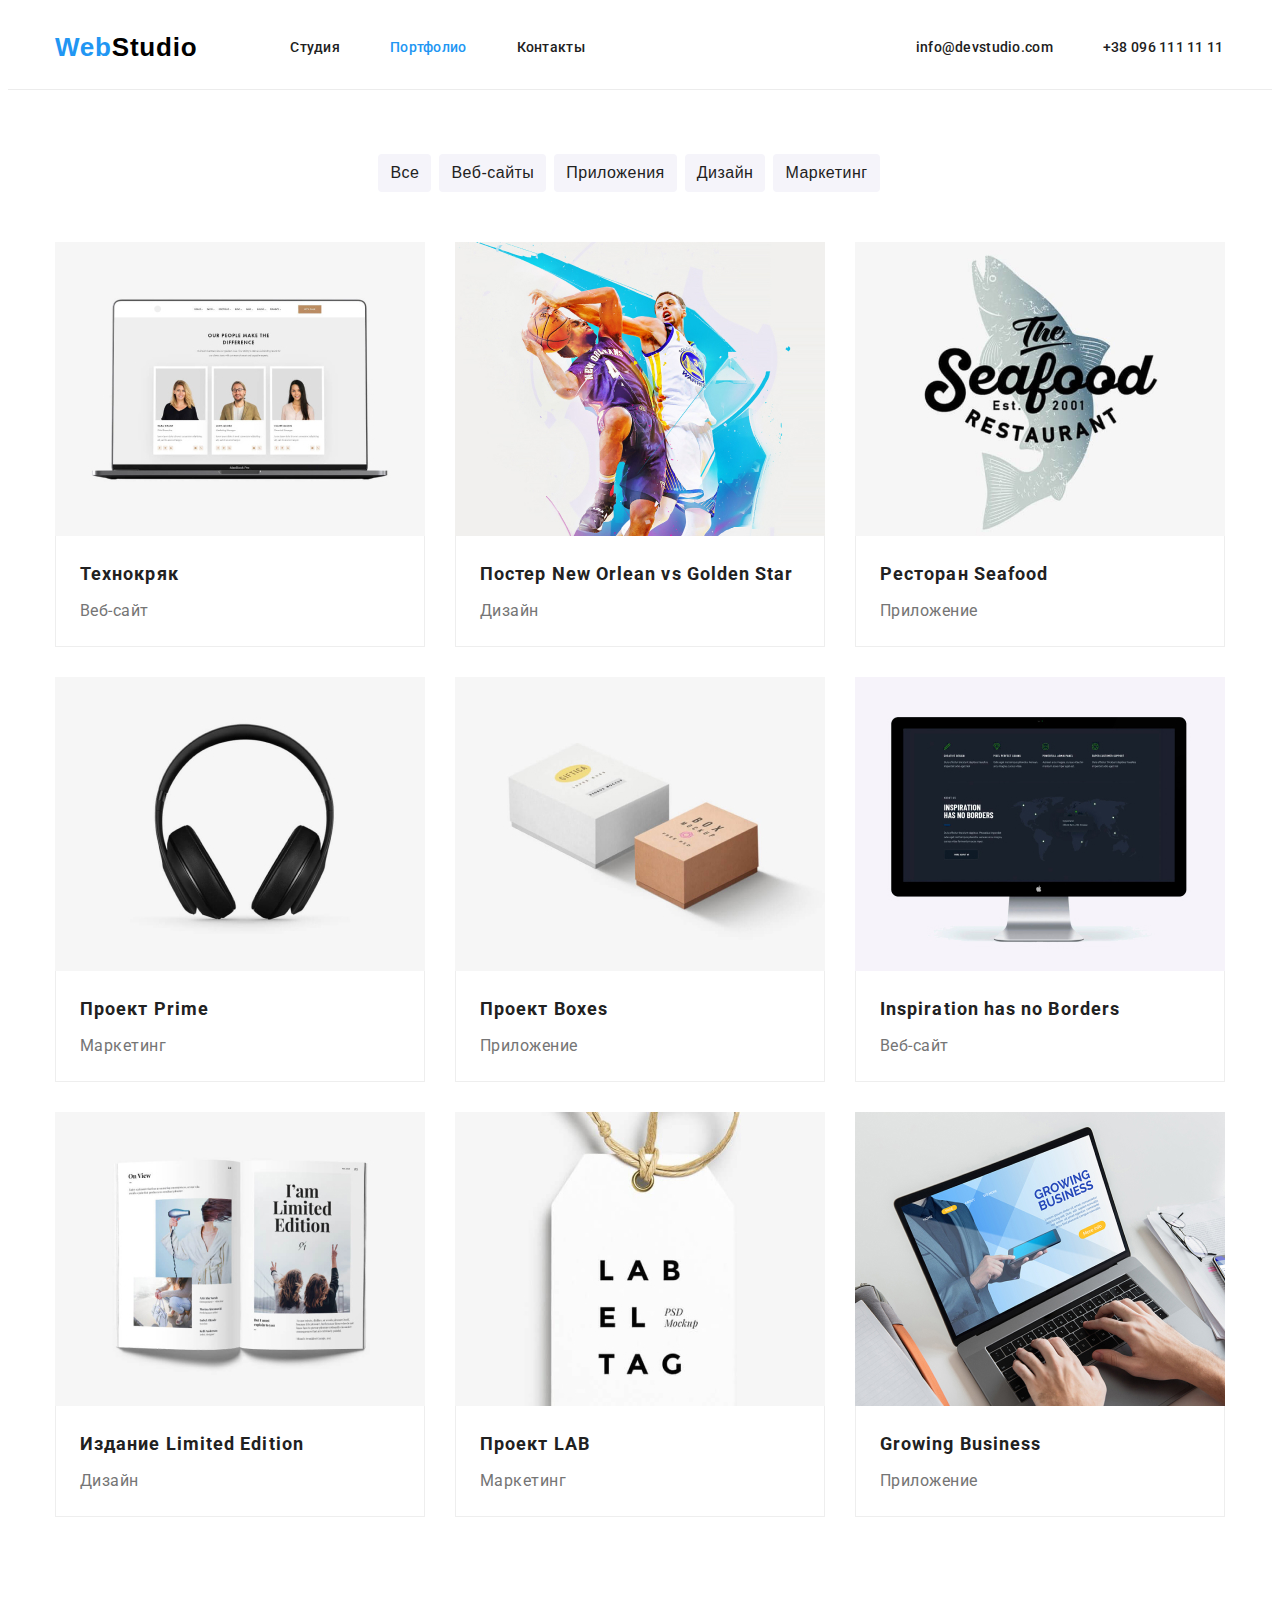
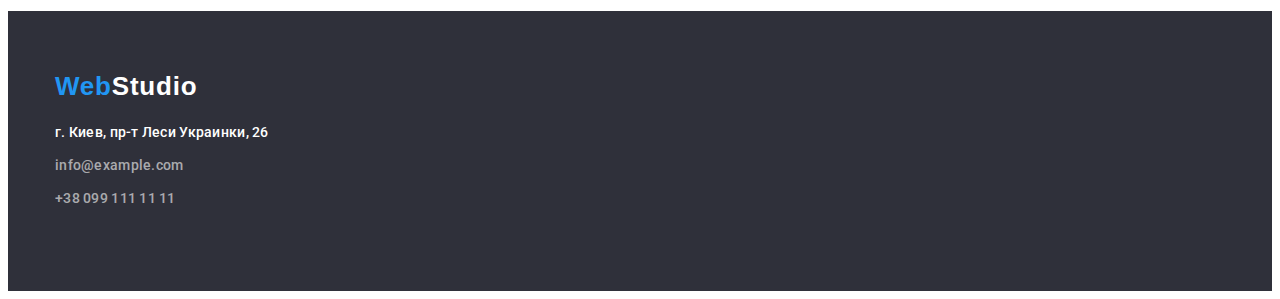
==== commit ff22a006: "Revert "2"" ====
--- a/portfolio.html
+++ b/portfolio.html
@@ -37,7 +37,7 @@
             <section class="section">
                 <div class="container">
                 <div> <h1 class="visually-hidden">Фильтр</h1>
-                <ul class="btn-list list ">
+                <ul class="btn-list list card-set ">
                     <li class=" btn-set">
                         <button class="btn" type="button"><span class="pointer">Все</span></button>
                     </li>
--- a/css/styles.css
+++ b/css/styles.css
@@ -154,9 +154,6 @@
 }
 
 .btn-list {
-    display: flex;
-    flex-wrap: wrap;
-    margin-left: -30px;
     align-items: center;
     justify-content: center;
     margin-bottom: 50px;
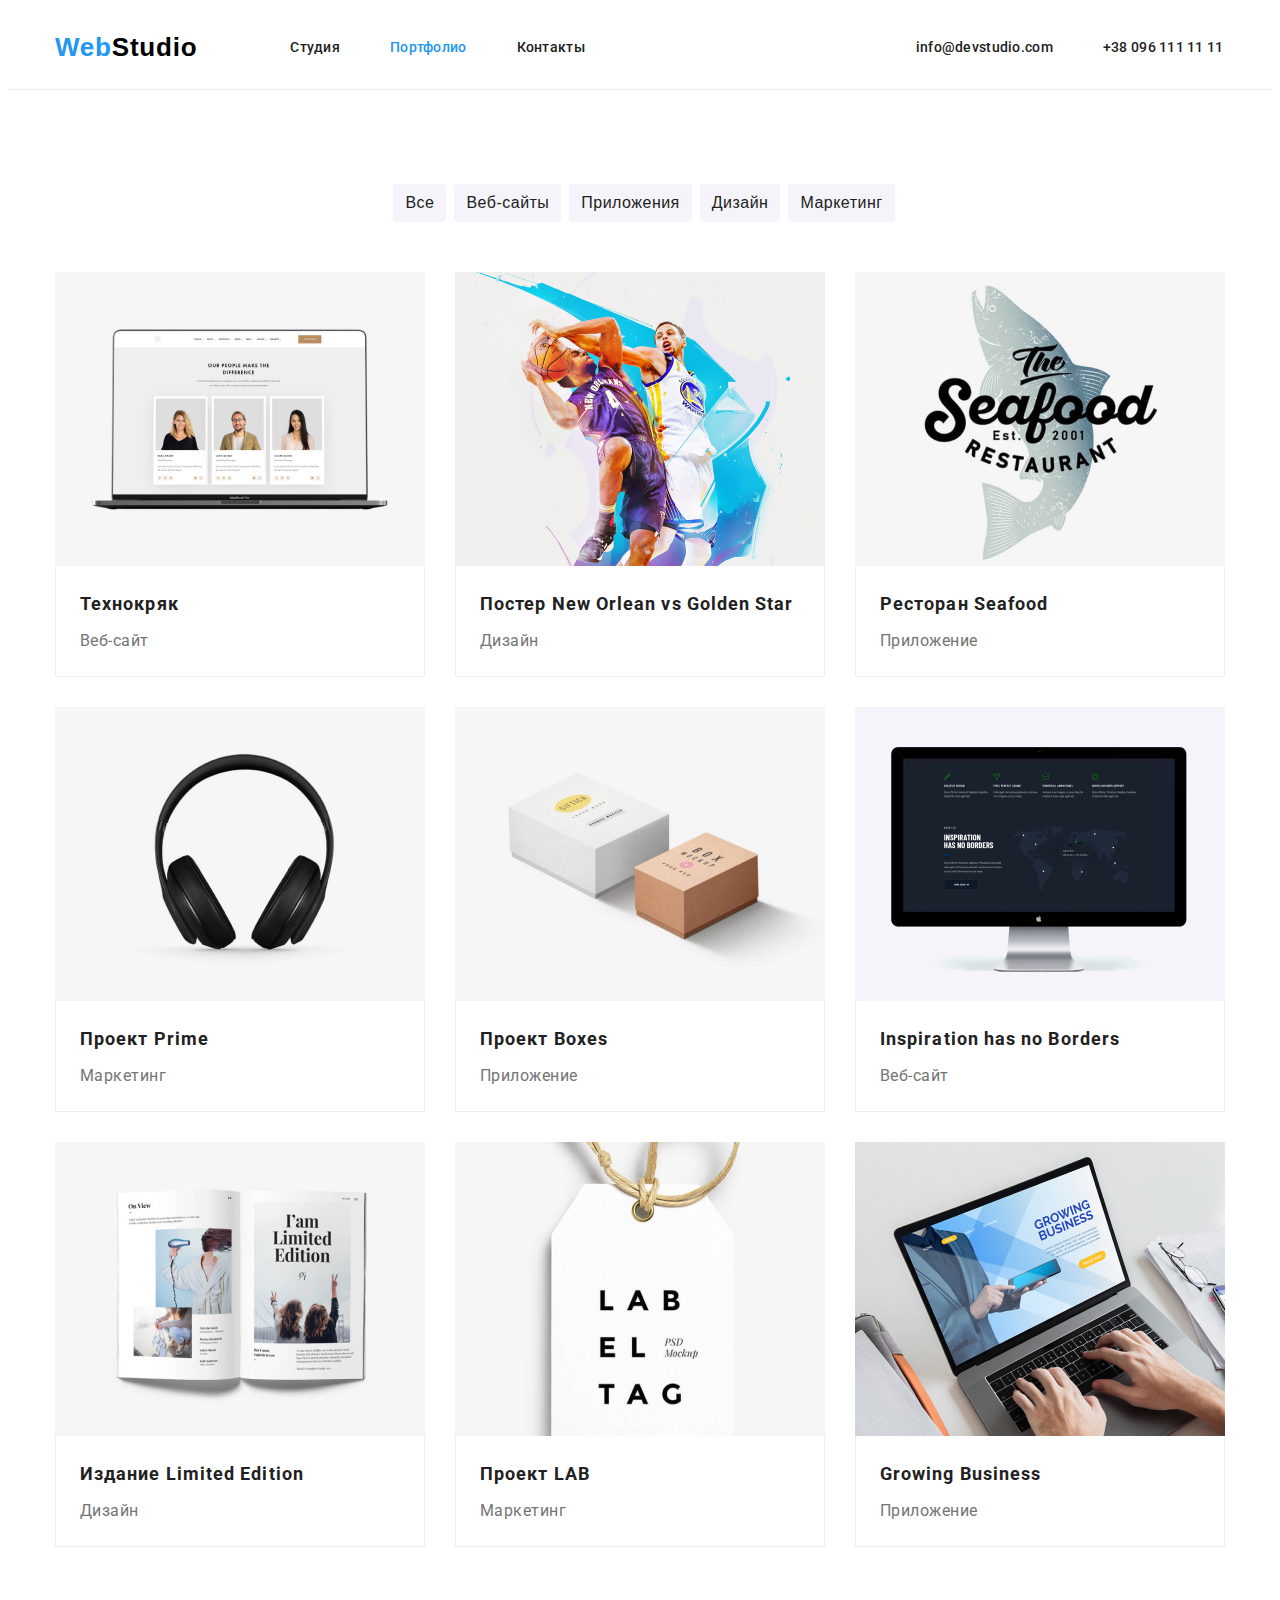
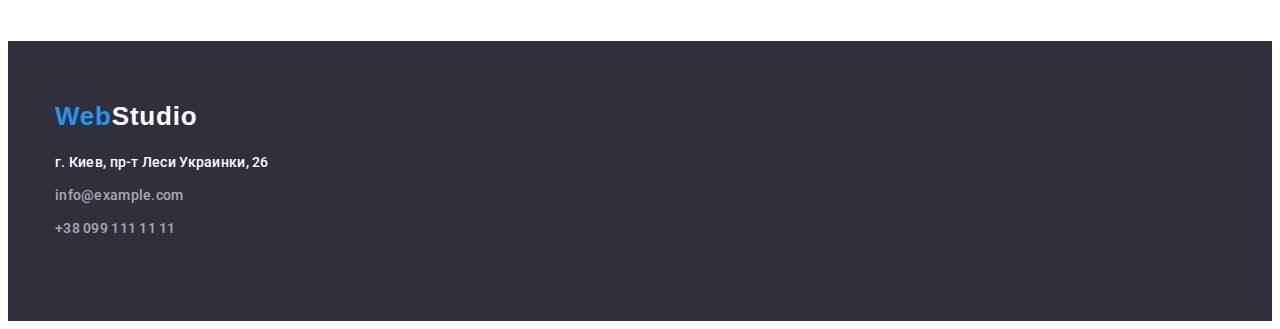
==== commit 21783eea: "внесены правки" ====
--- a/portfolio.html
+++ b/portfolio.html
@@ -37,7 +37,7 @@
             <section class="section">
                 <div class="container">
                 <div> <h1 class="visually-hidden">Фильтр</h1>
-                <ul class="btn-list list card-set ">
+                <ul class="btn-list list ">
                     <li class=" btn-set">
                         <button class="btn" type="button"><span class="pointer">Все</span></button>
                     </li>
--- a/css/styles.css
+++ b/css/styles.css
@@ -154,6 +154,8 @@
 }
 
 .btn-list {
+    display: flex;
+    flex-wrap: wrap;
     align-items: center;
     justify-content: center;
     margin-bottom: 50px;
@@ -211,6 +213,7 @@
 }
 .serv-item {
     flex-basis: calc((100% - 120px) / 4);
+    margin-top: 30px;
     margin-left: 30px;
 }
 .service-item {
